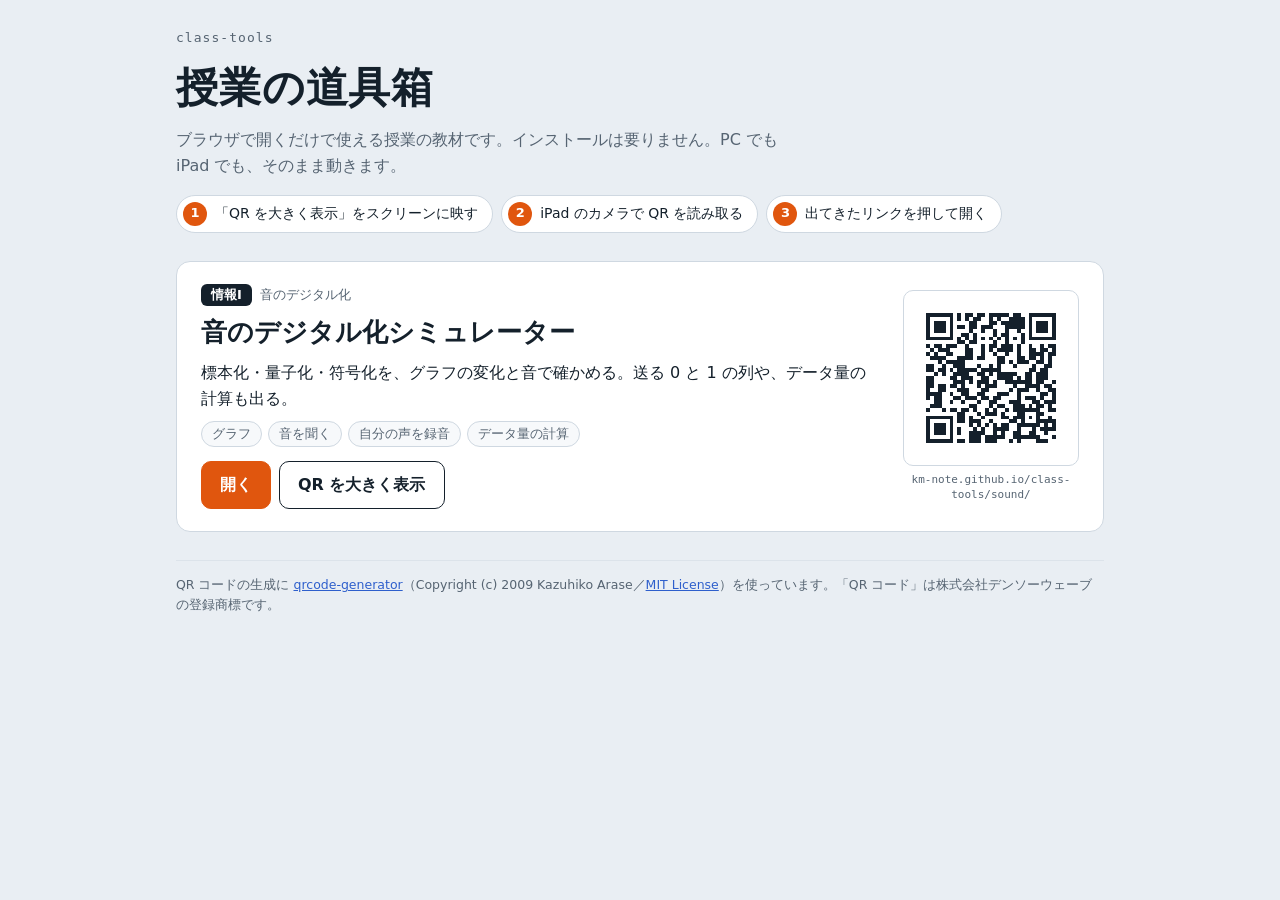
==== index.html @ c8e6b77c "トップページ「授業の道具箱」を追加（QRコードつき） QRコードの生成に qrcode-generator 2.0.4（MIT License）を同梱。  Co-Authored-By: Claude" ====
<!doctype html>
<html lang="ja">
<head>
<meta charset="utf-8">
<meta name="viewport" content="width=device-width, initial-scale=1, viewport-fit=cover">
<title>授業の道具箱</title>
<meta name="description" content="ブラウザで開くだけで使える授業の教材。インストール不要で、PCでもiPadでも使えます。">
<style>
:root{
  color-scheme: light;
  --ground:#E9EEF3;
  --panel:#FFFFFF;
  --plot:#F7F9FB;
  --ink:#14202B;
  --muted:#566472;
  --rule:#CFD8E1;
  --grid:#DCE3EA;
  --analog:#2E5FCC;
  --digital:#E0560E;
  --focus:#1B4FB8;
  --font:"BIZ UDPGothic","Hiragino Sans","Hiragino Kaku Gothic ProN","Yu Gothic UI","Meiryo",system-ui,sans-serif;
  --mono:"BIZ UDGothic","Consolas","Menlo",ui-monospace,monospace;
}
*{box-sizing:border-box}
[hidden]{display:none!important}
html{background:var(--ground)}
body{margin:0;background:var(--ground);color:var(--ink);font-family:var(--font);font-size:16px;line-height:1.6;-webkit-text-size-adjust:100%}
.wrap{max-width:960px;margin-inline:auto;padding-inline:16px;padding-block:calc(28px + env(safe-area-inset-top,0px)) calc(40px + env(safe-area-inset-bottom,0px));display:grid;gap:28px}
h1,h2{margin:0;line-height:1.3;text-wrap:balance}
p{margin:0}
a{color:var(--analog)}
button{font:inherit;color:inherit}
:focus-visible{outline:3px solid var(--focus);outline-offset:2px}

/* 見出し */
.masthead{display:grid;gap:12px}
.eyebrow{font-family:var(--mono);font-size:13px;letter-spacing:.08em;color:var(--muted)}
h1{font-size:clamp(28px,4.2vw,42px);letter-spacing:.02em}
.lead{max-width:40em;color:var(--muted)}
.howto{list-style:none;margin:4px 0 0;padding:0;display:flex;flex-wrap:wrap;gap:8px}
.howto li{display:flex;align-items:center;gap:8px;padding:6px 14px 6px 6px;background:var(--panel);border:1px solid var(--rule);border-radius:999px;font-size:14px}
.howto .n{display:grid;place-items:center;flex:none;width:24px;height:24px;border-radius:50%;background:var(--digital);color:#fff;font-weight:700;font-size:13px;font-variant-numeric:tabular-nums}

/* 教材カード */
.list{display:grid;gap:16px}
.tool{display:grid;grid-template-columns:minmax(0,1fr) auto;gap:20px 28px;align-items:center;background:var(--panel);border:1px solid var(--rule);border-radius:14px;padding:22px 24px}
.tool-body{display:grid;gap:10px;justify-items:start}
.tag{display:flex;flex-wrap:wrap;align-items:center;gap:8px;font-size:13px;color:var(--muted)}
.subject{padding:1px 10px;border-radius:6px;background:var(--ink);color:#fff;font-weight:700}
.tool h2{font-size:clamp(20px,2.6vw,26px)}
.desc{color:var(--ink)}
.feats{list-style:none;margin:0;padding:0;display:flex;flex-wrap:wrap;gap:6px}
.feats li{padding:2px 10px;border:1px solid var(--rule);background:var(--plot);border-radius:999px;font-size:12.5px;color:var(--muted)}
.actions{display:flex;flex-wrap:wrap;gap:8px;margin-top:4px}
.btn{display:inline-flex;align-items:center;gap:6px;border:1.5px solid var(--ink);background:var(--panel);border-radius:10px;padding:10px 18px;font-weight:700;text-decoration:none;color:var(--ink);cursor:pointer}
.btn.primary{background:var(--digital);border-color:var(--digital);color:#fff}
.btn:hover{filter:brightness(.96)}

.qr{margin:0;display:grid;justify-items:center;gap:6px;width:176px}
.qr-img{width:100%;background:#fff;border:1px solid var(--rule);border-radius:10px;padding:6px;line-height:0}
.qr-img svg{display:block;width:100%;height:auto}
.qr-fail{line-height:1.5;font-size:13px;color:var(--muted);padding:18px 8px;text-align:center}
.qr figcaption,.url{font-family:var(--mono);font-size:11px;color:var(--muted);text-align:center;overflow-wrap:anywhere;line-height:1.4}

/* QRを大きく表示 */
.overlay{position:fixed;inset:0;z-index:10;background:var(--ground);overflow:auto;display:grid;place-items:center;padding:calc(64px + env(safe-area-inset-top,0px)) 16px calc(24px + env(safe-area-inset-bottom,0px))}
.big{display:grid;justify-items:center;gap:14px;text-align:center;max-width:100%}
.big .tag{justify-content:center;font-size:15px}
.big h2{font-size:clamp(22px,3.4vw,38px)}
.big .qr-img{width:min(68vmin,600px);padding:12px;border-radius:14px}
.big .url{font-size:clamp(14px,2.2vw,22px);color:var(--ink)}
.close{position:fixed;top:calc(14px + env(safe-area-inset-top,0px));right:16px}

footer{font-size:12.5px;color:var(--muted);border-top:1px solid var(--grid);padding-top:14px}

@media (max-width:600px){
  .tool{grid-template-columns:minmax(0,1fr);padding:18px}
  .tool .qr{justify-self:center;width:150px}
}
</style>
</head>
<body>
<div class="wrap">
  <header class="masthead">
    <p class="eyebrow">class-tools</p>
    <h1>授業の道具箱</h1>
    <p class="lead">ブラウザで開くだけで使える授業の教材です。インストールは要りません。PC でも iPad でも、そのまま動きます。</p>
    <ol class="howto" aria-label="iPadで開く手順">
      <li><span class="n">1</span>「QR を大きく表示」をスクリーンに映す</li>
      <li><span class="n">2</span>iPad のカメラで QR を読み取る</li>
      <li><span class="n">3</span>出てきたリンクを押して開く</li>
    </ol>
  </header>

  <main class="list" id="list" aria-label="教材の一覧">
    <noscript>
      <p><a href="sound/">音のデジタル化シミュレーター</a></p>
    </noscript>
  </main>

  <footer>
    QR コードの生成に <a href="https://github.com/kazuhikoarase/qrcode-generator">qrcode-generator</a>（Copyright (c) 2009 Kazuhiko Arase／<a href="lib/qrcode-generator/LICENSE">MIT License</a>）を使っています。「QR コード」は株式会社デンソーウェーブの登録商標です。
  </footer>
</div>

<div class="overlay" id="overlay" role="dialog" aria-modal="true" aria-labelledby="bigTitle" hidden>
  <button type="button" class="btn close" id="closeBig">閉じる</button>
  <div class="big">
    <p class="tag" id="bigTag"></p>
    <h2 id="bigTitle"></h2>
    <div class="qr-img" id="bigQr"></div>
    <p class="url" id="bigUrl"></p>
  </div>
</div>

<script src="lib/qrcode-generator/qrcode.js"></script>
<script>
(() => {
  // 教材を足すときは、ここに1件足すだけ（QRは自動で作られる）
  const BASE = 'https://km-note.github.io/class-tools/';
  const TOOLS = [
    {
      path: 'sound/',
      subject: '情報Ⅰ',
      unit: '音のデジタル化',
      title: '音のデジタル化シミュレーター',
      desc: '標本化・量子化・符号化を、グラフの変化と音で確かめる。送る 0 と 1 の列や、データ量の計算も出る。',
      feats: ['グラフ', '音を聞く', '自分の声を録音', 'データ量の計算']
    }
  ];

  const el = (tag, cls, text) => {
    const e = document.createElement(tag);
    if (cls) e.className = cls;
    if (text != null) e.textContent = text;
    return e;
  };

  function qrSvg(text, label) {
    if (typeof qrcode !== 'function') return null;
    const qr = qrcode(0, 'M');
    qr.addData(text);
    qr.make();
    const n = qr.getModuleCount(), q = 4, size = n + q * 2;
    let d = '';
    for (let r = 0; r < n; r++) {
      let c = 0;
      while (c < n) {
        if (!qr.isDark(r, c)) { c++; continue; }
        const start = c;
        while (c < n && qr.isDark(r, c)) c++;
        d += `M${start + q} ${r + q}h${c - start}v1h-${c - start}z`;
      }
    }
    const svg = document.createElementNS('http://www.w3.org/2000/svg', 'svg');
    svg.setAttribute('viewBox', `0 0 ${size} ${size}`);
    svg.setAttribute('shape-rendering', 'crispEdges');
    svg.setAttribute('role', 'img');
    svg.setAttribute('aria-label', label);
    const bg = document.createElementNS(svg.namespaceURI, 'rect');
    bg.setAttribute('width', size); bg.setAttribute('height', size); bg.setAttribute('fill', '#ffffff');
    const path = document.createElementNS(svg.namespaceURI, 'path');
    path.setAttribute('d', d); path.setAttribute('fill', '#14202B');
    svg.append(bg, path);
    return svg;
  }

  function fillQr(box, url, label) {
    box.replaceChildren();
    let svg = null;
    try { svg = qrSvg(url, label); } catch (e) { svg = null; }
    if (svg) box.append(svg);
    else box.append(el('p', 'qr-fail', 'QR コードを表示できませんでした。下の URL を使ってください。'));
  }

  // URLを「/」の直後だけで折り返す
  function urlText(node, url) {
    node.replaceChildren();
    const parts = url.replace(/^https:\/\//, '').split('/');
    parts.forEach((p, i) => {
      if (i < parts.length - 1) node.append(p + '/', document.createElement('wbr'));
      else if (p) node.append(p);
    });
    return node;
  }

  function tagRow(t) {
    const p = el('p', 'tag');
    p.append(el('span', 'subject', t.subject), el('span', null, t.unit));
    return p;
  }

  const list = document.getElementById('list');
  const overlay = document.getElementById('overlay');
  let lastFocus = null;

  function openBig(t) {
    const url = BASE + t.path;
    document.getElementById('bigTag').replaceWith(Object.assign(tagRow(t), { id: 'bigTag' }));
    document.getElementById('bigTitle').textContent = t.title;
    urlText(document.getElementById('bigUrl'), url);
    fillQr(document.getElementById('bigQr'), url, `${t.title}を開くQRコード`);
    lastFocus = document.activeElement;
    overlay.hidden = false;
    document.body.style.overflow = 'hidden';
    document.getElementById('closeBig').focus();
  }
  function closeBig() {
    overlay.hidden = true;
    document.body.style.overflow = '';
    if (lastFocus) lastFocus.focus();
  }
  document.getElementById('closeBig').addEventListener('click', closeBig);
  overlay.addEventListener('click', e => { if (e.target === overlay) closeBig(); });
  document.addEventListener('keydown', e => { if (e.key === 'Escape' && !overlay.hidden) closeBig(); });

  const frag = document.createDocumentFragment();
  TOOLS.forEach(t => {
    const url = BASE + t.path;
    const card = el('article', 'tool');
    const body = el('div', 'tool-body');
    const feats = el('ul', 'feats');
    t.feats.forEach(f => feats.append(el('li', null, f)));
    const actions = el('div', 'actions');
    const open = el('a', 'btn primary', '開く');
    open.href = t.path;
    const bigBtn = el('button', 'btn', 'QR を大きく表示');
    bigBtn.type = 'button';
    bigBtn.addEventListener('click', () => openBig(t));
    actions.append(open, bigBtn);
    body.append(tagRow(t), el('h2', null, t.title), el('p', 'desc', t.desc), feats, actions);

    const fig = el('figure', 'qr');
    const box = el('div', 'qr-img');
    fillQr(box, url, `${t.title}を開くQRコード`);
    fig.append(box, urlText(el('figcaption'), url));

    card.append(body, fig);
    frag.append(card);
  });
  list.append(frag);
})();
</script>
</body>
</html>
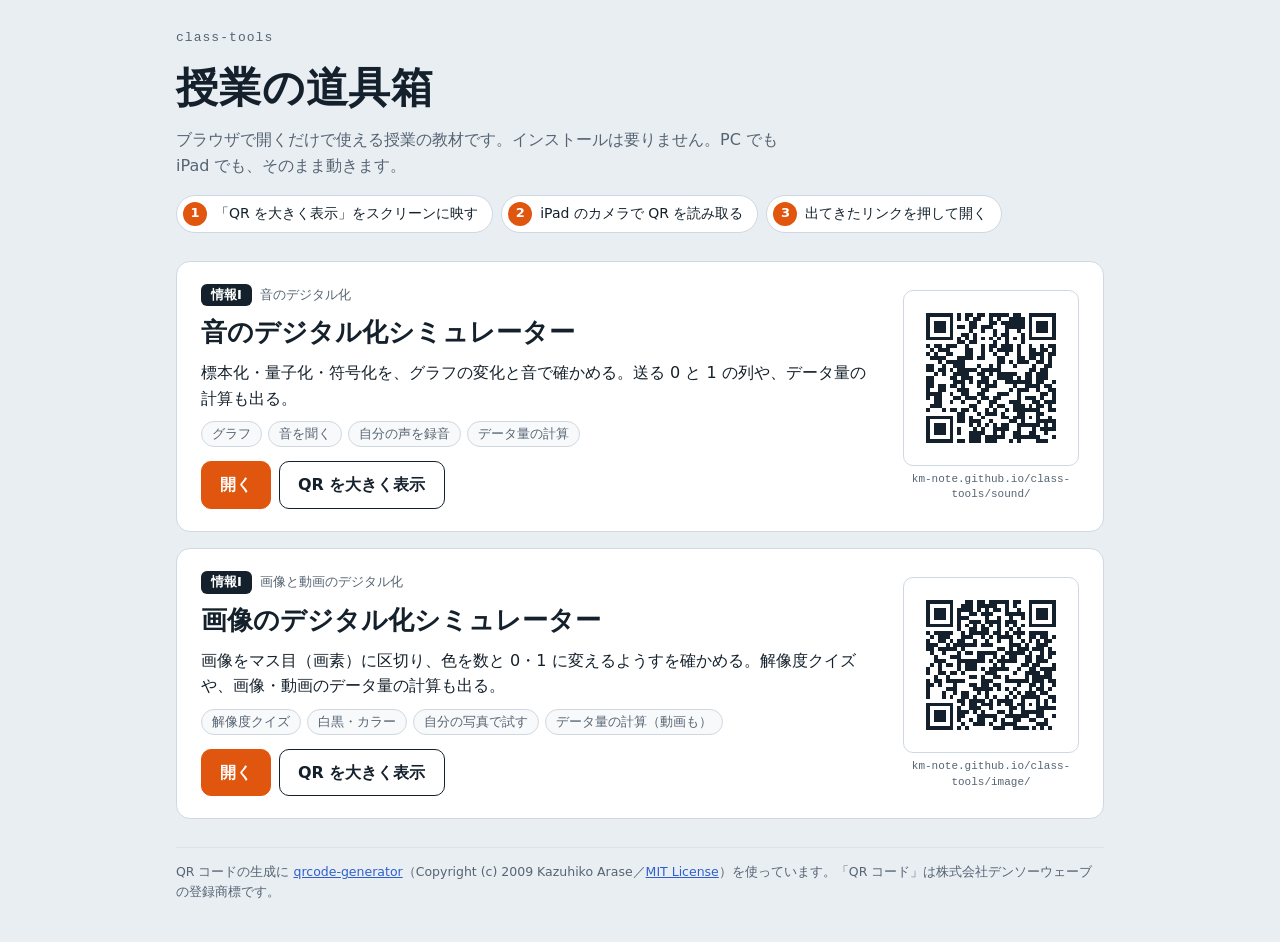
==== commit ee4b7d86: "画像のデジタル化シミュレーターを追加 トップページ「授業の道具箱」とREADMEにも1件追加。  Co-Authored-By: Claude Opus 5 (1M context) <noreply" ====
--- a/index.html
+++ b/index.html
@@ -95,6 +95,7 @@
   <main class="list" id="list" aria-label="教材の一覧">
     <noscript>
       <p><a href="sound/">音のデジタル化シミュレーター</a></p>
+      <p><a href="image/">画像のデジタル化シミュレーター</a></p>
     </noscript>
   </main>
 
@@ -126,6 +127,14 @@
       title: '音のデジタル化シミュレーター',
       desc: '標本化・量子化・符号化を、グラフの変化と音で確かめる。送る 0 と 1 の列や、データ量の計算も出る。',
       feats: ['グラフ', '音を聞く', '自分の声を録音', 'データ量の計算']
+    },
+    {
+      path: 'image/',
+      subject: '情報Ⅰ',
+      unit: '画像と動画のデジタル化',
+      title: '画像のデジタル化シミュレーター',
+      desc: '画像をマス目（画素）に区切り、色を数と 0・1 に変えるようすを確かめる。解像度クイズや、画像・動画のデータ量の計算も出る。',
+      feats: ['解像度クイズ', '白黒・カラー', '自分の写真で試す', 'データ量の計算（動画も）']
     }
   ];
 
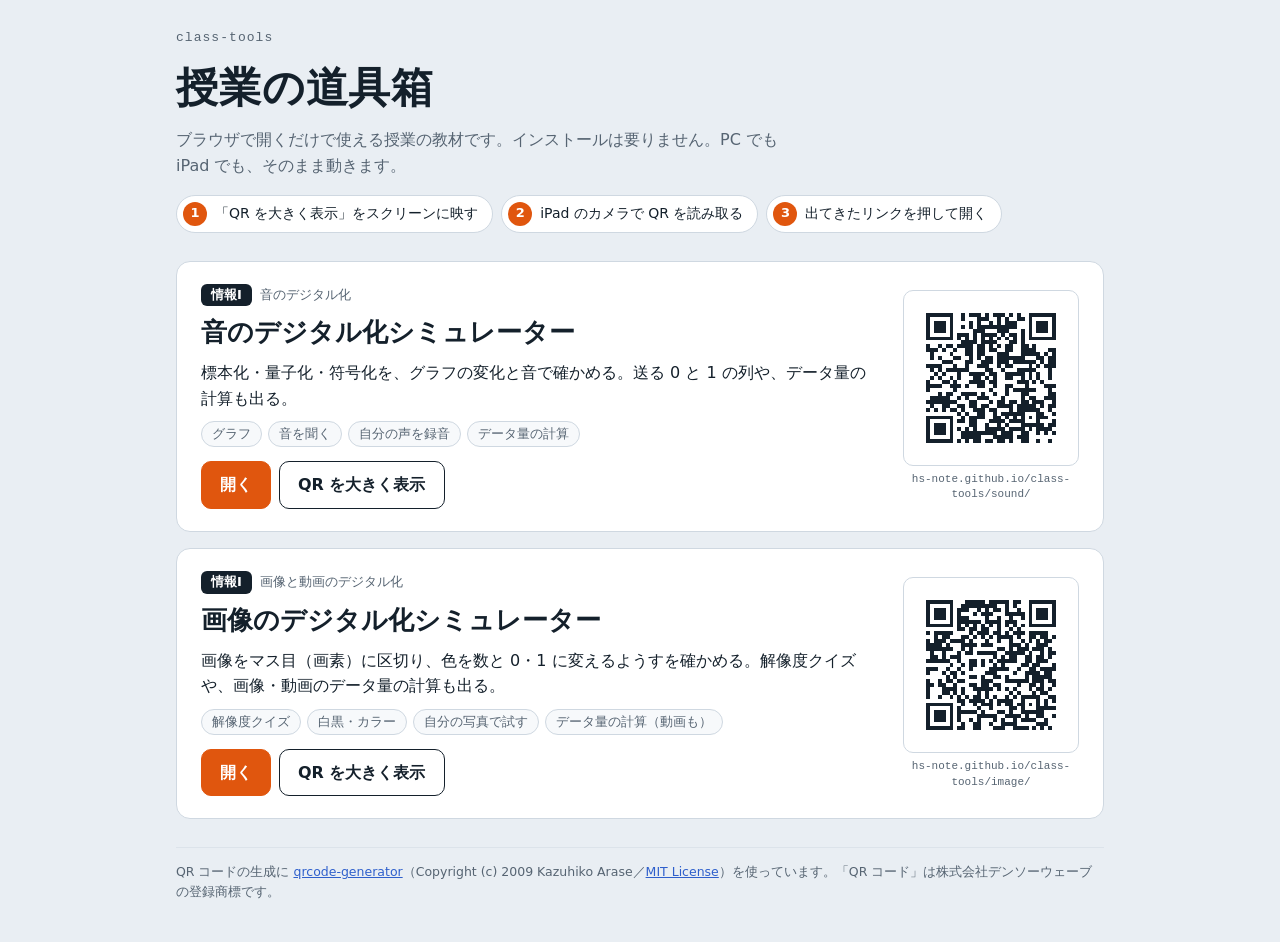
==== commit ff1ad298: "URLを組織 hs-note へ移したのに合わせて差し替え（トップのQR・README）" ====
--- a/index.html
+++ b/index.html
@@ -118,7 +118,7 @@
 <script>
 (() => {
   // 教材を足すときは、ここに1件足すだけ（QRは自動で作られる）
-  const BASE = 'https://km-note.github.io/class-tools/';
+  const BASE = 'https://hs-note.github.io/class-tools/';
   const TOOLS = [
     {
       path: 'sound/',
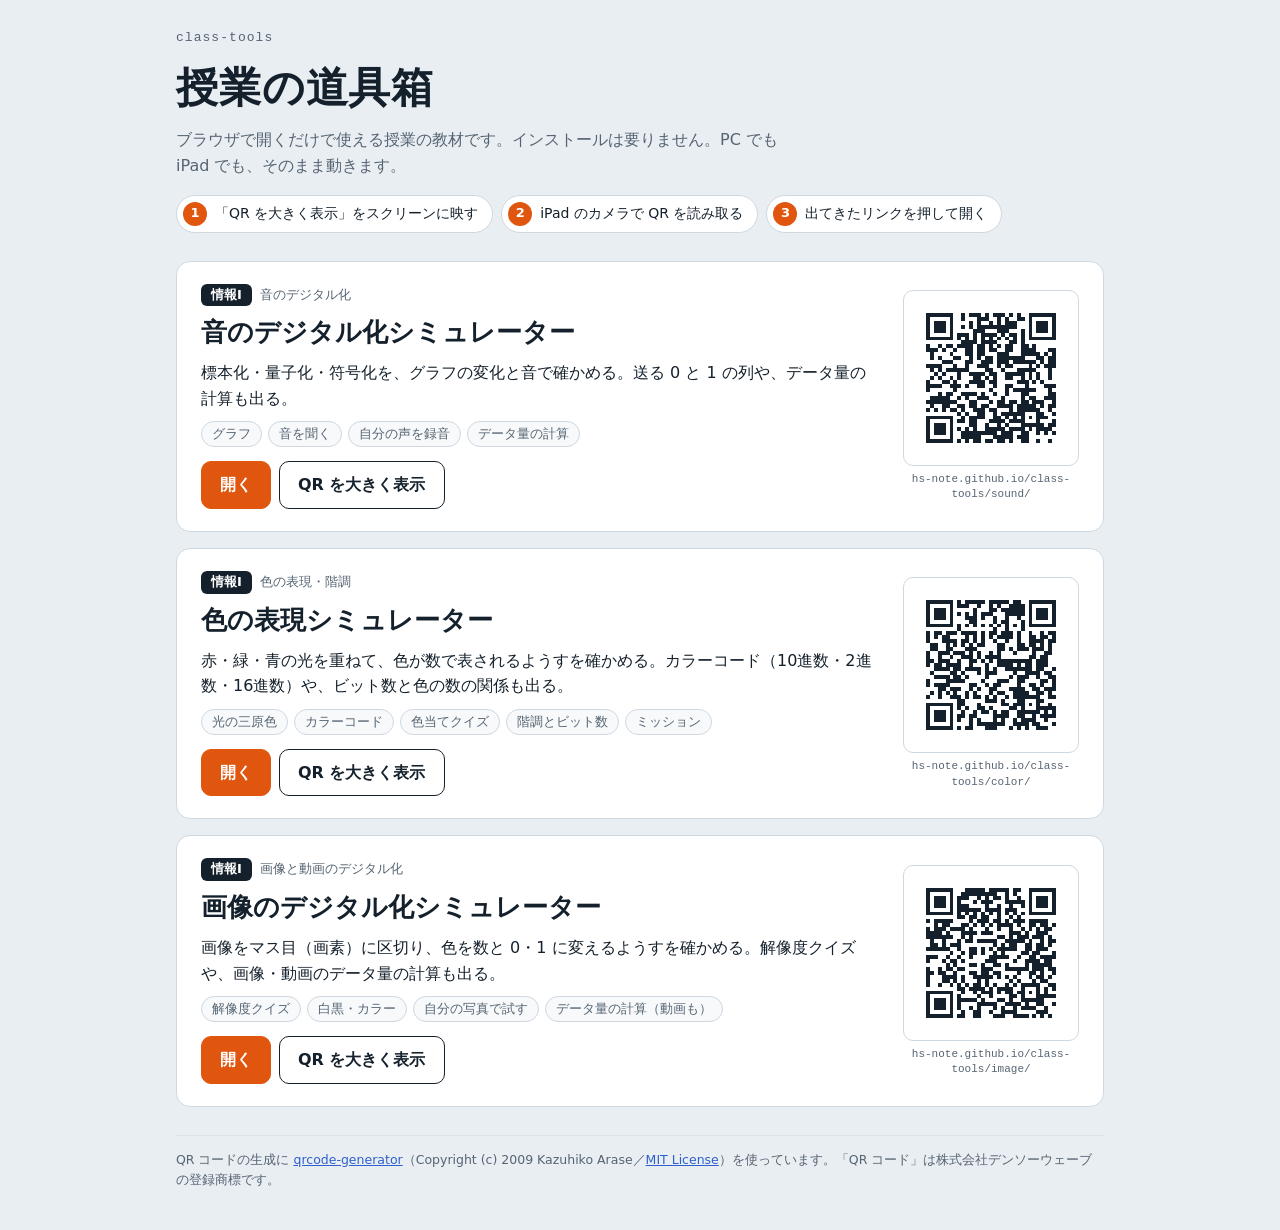
==== commit 3203d091: "色の表現シミュレーターを追加（トップは 音→色→画像 の順） Co-Authored-By: Claude Opus 5 (1M context) <noreply@anthropic.com>" ====
--- a/index.html
+++ b/index.html
@@ -95,6 +95,7 @@
   <main class="list" id="list" aria-label="教材の一覧">
     <noscript>
       <p><a href="sound/">音のデジタル化シミュレーター</a></p>
+      <p><a href="color/">色の表現シミュレーター</a></p>
       <p><a href="image/">画像のデジタル化シミュレーター</a></p>
     </noscript>
   </main>
@@ -127,6 +128,14 @@
       title: '音のデジタル化シミュレーター',
       desc: '標本化・量子化・符号化を、グラフの変化と音で確かめる。送る 0 と 1 の列や、データ量の計算も出る。',
       feats: ['グラフ', '音を聞く', '自分の声を録音', 'データ量の計算']
+    },
+    {
+      path: 'color/',
+      subject: '情報Ⅰ',
+      unit: '色の表現・階調',
+      title: '色の表現シミュレーター',
+      desc: '赤・緑・青の光を重ねて、色が数で表されるようすを確かめる。カラーコード（10進数・2進数・16進数）や、ビット数と色の数の関係も出る。',
+      feats: ['光の三原色', 'カラーコード', '色当てクイズ', '階調とビット数', 'ミッション']
     },
     {
       path: 'image/',
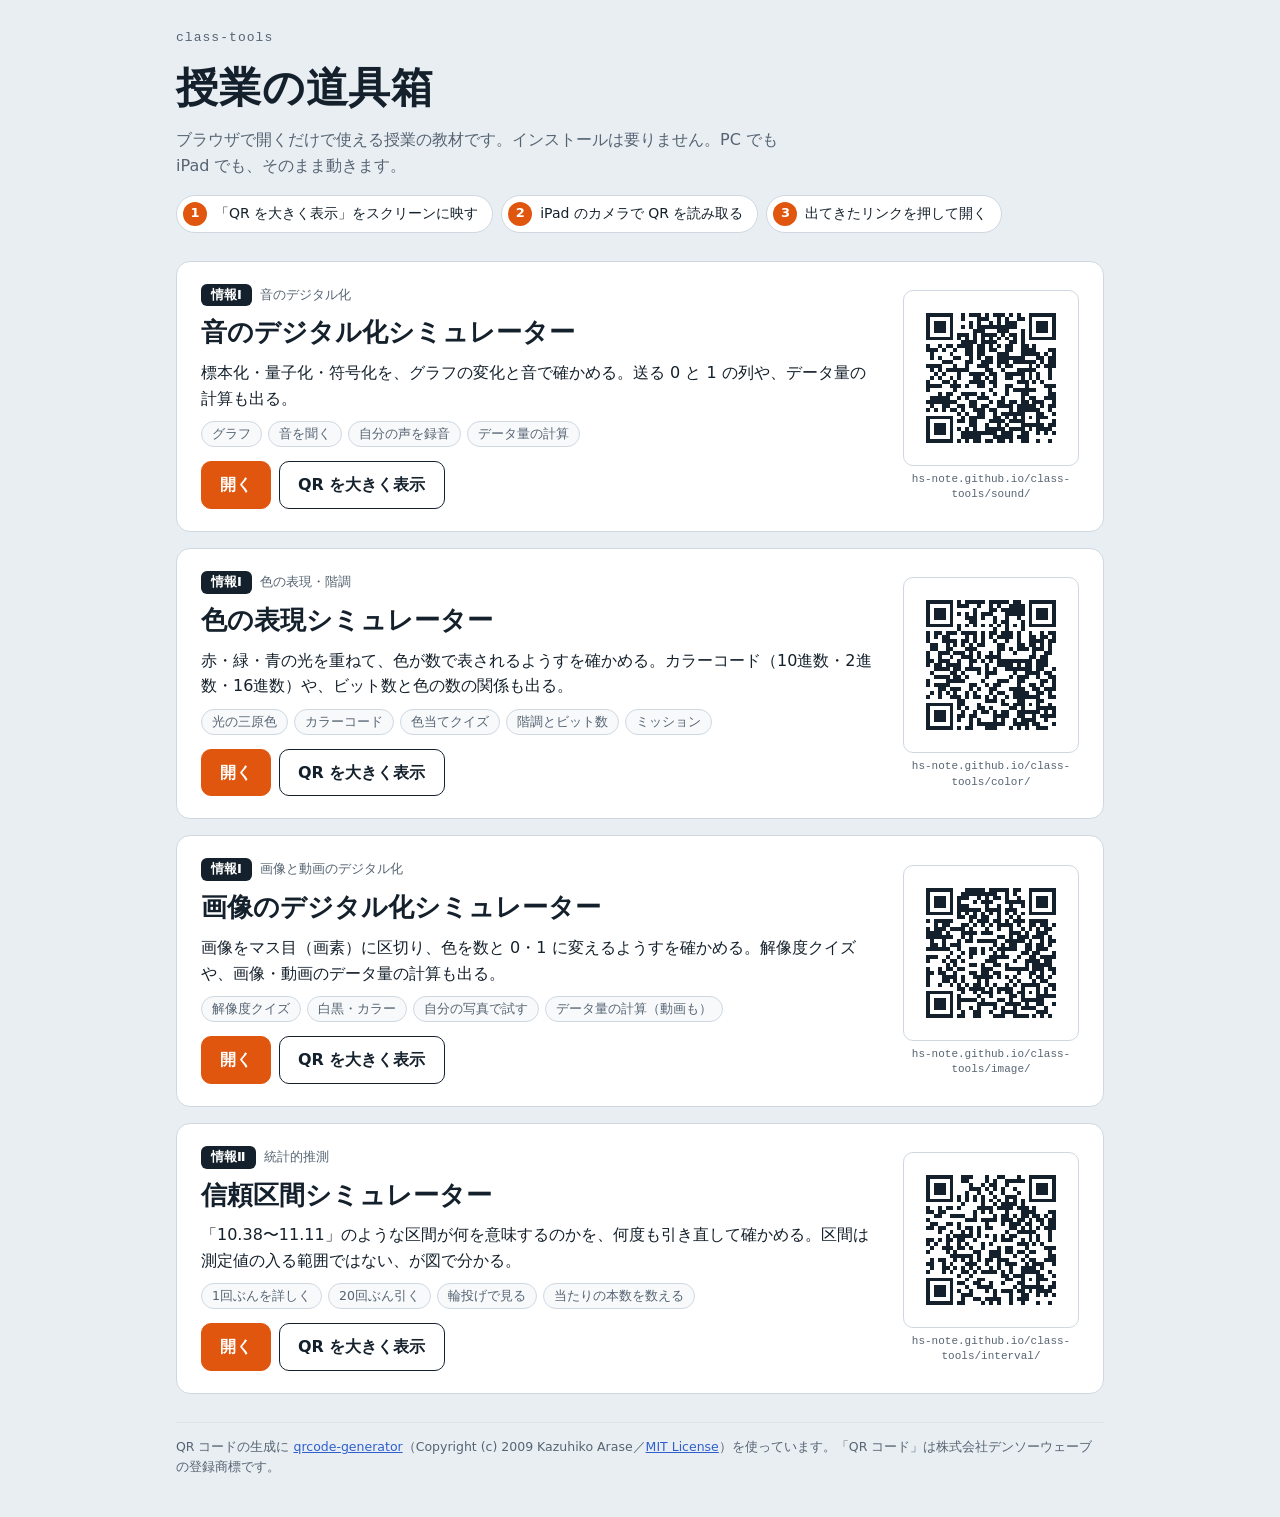
==== commit 02dd875b: "信頼区間シミュレーターを追加（情報Ⅱ 統計的推測・1回ぶん／20回ぶん／輪投げの3モード）" ====
--- a/index.html
+++ b/index.html
@@ -144,6 +144,14 @@
       title: '画像のデジタル化シミュレーター',
       desc: '画像をマス目（画素）に区切り、色を数と 0・1 に変えるようすを確かめる。解像度クイズや、画像・動画のデータ量の計算も出る。',
       feats: ['解像度クイズ', '白黒・カラー', '自分の写真で試す', 'データ量の計算（動画も）']
+    },
+    {
+      path: 'interval/',
+      subject: '情報Ⅱ',
+      unit: '統計的推測',
+      title: '信頼区間シミュレーター',
+      desc: '「10.38〜11.11」のような区間が何を意味するのかを、何度も引き直して確かめる。区間は測定値の入る範囲ではない、が図で分かる。',
+      feats: ['1回ぶんを詳しく', '20回ぶん引く', '輪投げで見る', '当たりの本数を数える']
     }
   ];
 
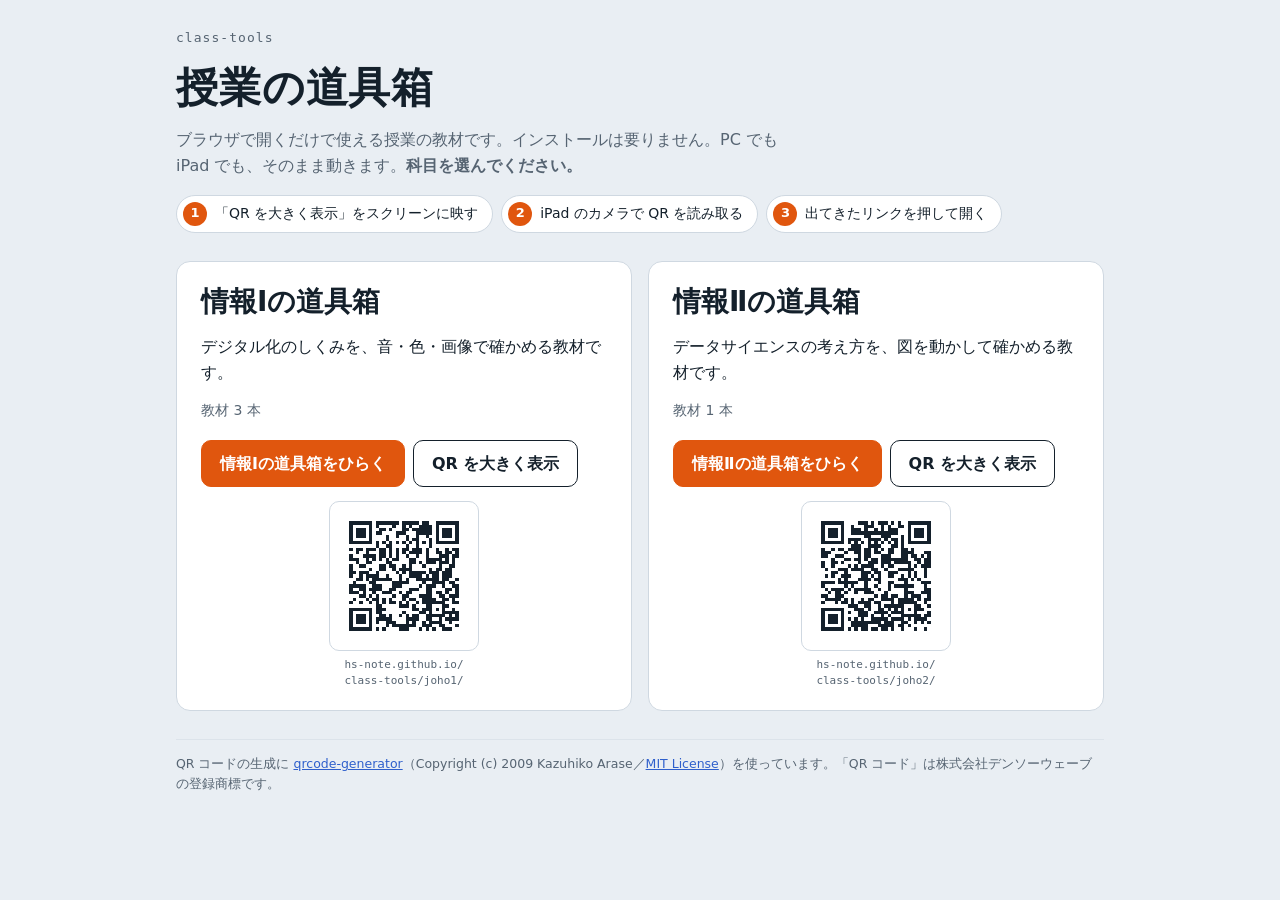
==== commit 141ceec7: "科目ごとにページを分けた（トップ＝科目を選ぶ／joho1・joho2 に道具箱）。カードの一覧を lib/toolbox.js に一本化し、CSSも lib/toolbox.css へ共通化" ====
--- a/index.html
+++ b/index.html
@@ -5,86 +5,14 @@
 <meta name="viewport" content="width=device-width, initial-scale=1, viewport-fit=cover">
 <title>授業の道具箱</title>
 <meta name="description" content="ブラウザで開くだけで使える授業の教材。インストール不要で、PCでもiPadでも使えます。">
-<style>
-:root{
-  color-scheme: light;
-  --ground:#E9EEF3;
-  --panel:#FFFFFF;
-  --plot:#F7F9FB;
-  --ink:#14202B;
-  --muted:#566472;
-  --rule:#CFD8E1;
-  --grid:#DCE3EA;
-  --analog:#2E5FCC;
-  --digital:#E0560E;
-  --focus:#1B4FB8;
-  --font:"BIZ UDPGothic","Hiragino Sans","Hiragino Kaku Gothic ProN","Yu Gothic UI","Meiryo",system-ui,sans-serif;
-  --mono:"BIZ UDGothic","Consolas","Menlo",ui-monospace,monospace;
-}
-*{box-sizing:border-box}
-[hidden]{display:none!important}
-html{background:var(--ground)}
-body{margin:0;background:var(--ground);color:var(--ink);font-family:var(--font);font-size:16px;line-height:1.6;-webkit-text-size-adjust:100%}
-.wrap{max-width:960px;margin-inline:auto;padding-inline:16px;padding-block:calc(28px + env(safe-area-inset-top,0px)) calc(40px + env(safe-area-inset-bottom,0px));display:grid;gap:28px}
-h1,h2{margin:0;line-height:1.3;text-wrap:balance}
-p{margin:0}
-a{color:var(--analog)}
-button{font:inherit;color:inherit}
-:focus-visible{outline:3px solid var(--focus);outline-offset:2px}
-
-/* 見出し */
-.masthead{display:grid;gap:12px}
-.eyebrow{font-family:var(--mono);font-size:13px;letter-spacing:.08em;color:var(--muted)}
-h1{font-size:clamp(28px,4.2vw,42px);letter-spacing:.02em}
-.lead{max-width:40em;color:var(--muted)}
-.howto{list-style:none;margin:4px 0 0;padding:0;display:flex;flex-wrap:wrap;gap:8px}
-.howto li{display:flex;align-items:center;gap:8px;padding:6px 14px 6px 6px;background:var(--panel);border:1px solid var(--rule);border-radius:999px;font-size:14px}
-.howto .n{display:grid;place-items:center;flex:none;width:24px;height:24px;border-radius:50%;background:var(--digital);color:#fff;font-weight:700;font-size:13px;font-variant-numeric:tabular-nums}
-
-/* 教材カード */
-.list{display:grid;gap:16px}
-.tool{display:grid;grid-template-columns:minmax(0,1fr) auto;gap:20px 28px;align-items:center;background:var(--panel);border:1px solid var(--rule);border-radius:14px;padding:22px 24px}
-.tool-body{display:grid;gap:10px;justify-items:start}
-.tag{display:flex;flex-wrap:wrap;align-items:center;gap:8px;font-size:13px;color:var(--muted)}
-.subject{padding:1px 10px;border-radius:6px;background:var(--ink);color:#fff;font-weight:700}
-.tool h2{font-size:clamp(20px,2.6vw,26px)}
-.desc{color:var(--ink)}
-.feats{list-style:none;margin:0;padding:0;display:flex;flex-wrap:wrap;gap:6px}
-.feats li{padding:2px 10px;border:1px solid var(--rule);background:var(--plot);border-radius:999px;font-size:12.5px;color:var(--muted)}
-.actions{display:flex;flex-wrap:wrap;gap:8px;margin-top:4px}
-.btn{display:inline-flex;align-items:center;gap:6px;border:1.5px solid var(--ink);background:var(--panel);border-radius:10px;padding:10px 18px;font-weight:700;text-decoration:none;color:var(--ink);cursor:pointer}
-.btn.primary{background:var(--digital);border-color:var(--digital);color:#fff}
-.btn:hover{filter:brightness(.96)}
-
-.qr{margin:0;display:grid;justify-items:center;gap:6px;width:176px}
-.qr-img{width:100%;background:#fff;border:1px solid var(--rule);border-radius:10px;padding:6px;line-height:0}
-.qr-img svg{display:block;width:100%;height:auto}
-.qr-fail{line-height:1.5;font-size:13px;color:var(--muted);padding:18px 8px;text-align:center}
-.qr figcaption,.url{font-family:var(--mono);font-size:11px;color:var(--muted);text-align:center;overflow-wrap:anywhere;line-height:1.4}
-
-/* QRを大きく表示 */
-.overlay{position:fixed;inset:0;z-index:10;background:var(--ground);overflow:auto;display:grid;place-items:center;padding:calc(64px + env(safe-area-inset-top,0px)) 16px calc(24px + env(safe-area-inset-bottom,0px))}
-.big{display:grid;justify-items:center;gap:14px;text-align:center;max-width:100%}
-.big .tag{justify-content:center;font-size:15px}
-.big h2{font-size:clamp(22px,3.4vw,38px)}
-.big .qr-img{width:min(68vmin,600px);padding:12px;border-radius:14px}
-.big .url{font-size:clamp(14px,2.2vw,22px);color:var(--ink)}
-.close{position:fixed;top:calc(14px + env(safe-area-inset-top,0px));right:16px}
-
-footer{font-size:12.5px;color:var(--muted);border-top:1px solid var(--grid);padding-top:14px}
-
-@media (max-width:600px){
-  .tool{grid-template-columns:minmax(0,1fr);padding:18px}
-  .tool .qr{justify-self:center;width:150px}
-}
-</style>
+<link rel="stylesheet" href="lib/toolbox.css">
 </head>
-<body>
+<body data-page="home">
 <div class="wrap">
   <header class="masthead">
     <p class="eyebrow">class-tools</p>
     <h1>授業の道具箱</h1>
-    <p class="lead">ブラウザで開くだけで使える授業の教材です。インストールは要りません。PC でも iPad でも、そのまま動きます。</p>
+    <p class="lead">ブラウザで開くだけで使える授業の教材です。インストールは要りません。PC でも iPad でも、そのまま動きます。<strong>科目を選んでください。</strong></p>
     <ol class="howto" aria-label="iPadで開く手順">
       <li><span class="n">1</span>「QR を大きく表示」をスクリーンに映す</li>
       <li><span class="n">2</span>iPad のカメラで QR を読み取る</li>
@@ -92,11 +20,10 @@
     </ol>
   </header>
 
-  <main class="list" id="list" aria-label="教材の一覧">
+  <main class="subjects" id="list" aria-label="科目の一覧">
     <noscript>
-      <p><a href="sound/">音のデジタル化シミュレーター</a></p>
-      <p><a href="color/">色の表現シミュレーター</a></p>
-      <p><a href="image/">画像のデジタル化シミュレーター</a></p>
+      <p><a href="joho1/">情報Ⅰの道具箱</a></p>
+      <p><a href="joho2/">情報Ⅱの道具箱</a></p>
     </noscript>
   </main>
 
@@ -116,156 +43,6 @@
 </div>
 
 <script src="lib/qrcode-generator/qrcode.js"></script>
-<script>
-(() => {
-  // 教材を足すときは、ここに1件足すだけ（QRは自動で作られる）
-  const BASE = 'https://hs-note.github.io/class-tools/';
-  const TOOLS = [
-    {
-      path: 'sound/',
-      subject: '情報Ⅰ',
-      unit: '音のデジタル化',
-      title: '音のデジタル化シミュレーター',
-      desc: '標本化・量子化・符号化を、グラフの変化と音で確かめる。送る 0 と 1 の列や、データ量の計算も出る。',
-      feats: ['グラフ', '音を聞く', '自分の声を録音', 'データ量の計算']
-    },
-    {
-      path: 'color/',
-      subject: '情報Ⅰ',
-      unit: '色の表現・階調',
-      title: '色の表現シミュレーター',
-      desc: '赤・緑・青の光を重ねて、色が数で表されるようすを確かめる。カラーコード（10進数・2進数・16進数）や、ビット数と色の数の関係も出る。',
-      feats: ['光の三原色', 'カラーコード', '色当てクイズ', '階調とビット数', 'ミッション']
-    },
-    {
-      path: 'image/',
-      subject: '情報Ⅰ',
-      unit: '画像と動画のデジタル化',
-      title: '画像のデジタル化シミュレーター',
-      desc: '画像をマス目（画素）に区切り、色を数と 0・1 に変えるようすを確かめる。解像度クイズや、画像・動画のデータ量の計算も出る。',
-      feats: ['解像度クイズ', '白黒・カラー', '自分の写真で試す', 'データ量の計算（動画も）']
-    },
-    {
-      path: 'interval/',
-      subject: '情報Ⅱ',
-      unit: '統計的推測',
-      title: '信頼区間シミュレーター',
-      desc: '「10.38〜11.11」のような区間が何を意味するのかを、何度も引き直して確かめる。区間は測定値の入る範囲ではない、が図で分かる。',
-      feats: ['1回ぶんを詳しく', '20回ぶん引く', '輪投げで見る', '当たりの本数を数える']
-    }
-  ];
-
-  const el = (tag, cls, text) => {
-    const e = document.createElement(tag);
-    if (cls) e.className = cls;
-    if (text != null) e.textContent = text;
-    return e;
-  };
-
-  function qrSvg(text, label) {
-    if (typeof qrcode !== 'function') return null;
-    const qr = qrcode(0, 'M');
-    qr.addData(text);
-    qr.make();
-    const n = qr.getModuleCount(), q = 4, size = n + q * 2;
-    let d = '';
-    for (let r = 0; r < n; r++) {
-      let c = 0;
-      while (c < n) {
-        if (!qr.isDark(r, c)) { c++; continue; }
-        const start = c;
-        while (c < n && qr.isDark(r, c)) c++;
-        d += `M${start + q} ${r + q}h${c - start}v1h-${c - start}z`;
-      }
-    }
-    const svg = document.createElementNS('http://www.w3.org/2000/svg', 'svg');
-    svg.setAttribute('viewBox', `0 0 ${size} ${size}`);
-    svg.setAttribute('shape-rendering', 'crispEdges');
-    svg.setAttribute('role', 'img');
-    svg.setAttribute('aria-label', label);
-    const bg = document.createElementNS(svg.namespaceURI, 'rect');
-    bg.setAttribute('width', size); bg.setAttribute('height', size); bg.setAttribute('fill', '#ffffff');
-    const path = document.createElementNS(svg.namespaceURI, 'path');
-    path.setAttribute('d', d); path.setAttribute('fill', '#14202B');
-    svg.append(bg, path);
-    return svg;
-  }
-
-  function fillQr(box, url, label) {
-    box.replaceChildren();
-    let svg = null;
-    try { svg = qrSvg(url, label); } catch (e) { svg = null; }
-    if (svg) box.append(svg);
-    else box.append(el('p', 'qr-fail', 'QR コードを表示できませんでした。下の URL を使ってください。'));
-  }
-
-  // URLを「/」の直後だけで折り返す
-  function urlText(node, url) {
-    node.replaceChildren();
-    const parts = url.replace(/^https:\/\//, '').split('/');
-    parts.forEach((p, i) => {
-      if (i < parts.length - 1) node.append(p + '/', document.createElement('wbr'));
-      else if (p) node.append(p);
-    });
-    return node;
-  }
-
-  function tagRow(t) {
-    const p = el('p', 'tag');
-    p.append(el('span', 'subject', t.subject), el('span', null, t.unit));
-    return p;
-  }
-
-  const list = document.getElementById('list');
-  const overlay = document.getElementById('overlay');
-  let lastFocus = null;
-
-  function openBig(t) {
-    const url = BASE + t.path;
-    document.getElementById('bigTag').replaceWith(Object.assign(tagRow(t), { id: 'bigTag' }));
-    document.getElementById('bigTitle').textContent = t.title;
-    urlText(document.getElementById('bigUrl'), url);
-    fillQr(document.getElementById('bigQr'), url, `${t.title}を開くQRコード`);
-    lastFocus = document.activeElement;
-    overlay.hidden = false;
-    document.body.style.overflow = 'hidden';
-    document.getElementById('closeBig').focus();
-  }
-  function closeBig() {
-    overlay.hidden = true;
-    document.body.style.overflow = '';
-    if (lastFocus) lastFocus.focus();
-  }
-  document.getElementById('closeBig').addEventListener('click', closeBig);
-  overlay.addEventListener('click', e => { if (e.target === overlay) closeBig(); });
-  document.addEventListener('keydown', e => { if (e.key === 'Escape' && !overlay.hidden) closeBig(); });
-
-  const frag = document.createDocumentFragment();
-  TOOLS.forEach(t => {
-    const url = BASE + t.path;
-    const card = el('article', 'tool');
-    const body = el('div', 'tool-body');
-    const feats = el('ul', 'feats');
-    t.feats.forEach(f => feats.append(el('li', null, f)));
-    const actions = el('div', 'actions');
-    const open = el('a', 'btn primary', '開く');
-    open.href = t.path;
-    const bigBtn = el('button', 'btn', 'QR を大きく表示');
-    bigBtn.type = 'button';
-    bigBtn.addEventListener('click', () => openBig(t));
-    actions.append(open, bigBtn);
-    body.append(tagRow(t), el('h2', null, t.title), el('p', 'desc', t.desc), feats, actions);
-
-    const fig = el('figure', 'qr');
-    const box = el('div', 'qr-img');
-    fillQr(box, url, `${t.title}を開くQRコード`);
-    fig.append(box, urlText(el('figcaption'), url));
-
-    card.append(body, fig);
-    frag.append(card);
-  });
-  list.append(frag);
-})();
-</script>
+<script src="lib/toolbox.js"></script>
 </body>
 </html>
--- a/lib/toolbox.css
+++ b/lib/toolbox.css
@@ -0,0 +1,79 @@
+:root{
+  color-scheme: light;
+  --ground:#E9EEF3;
+  --panel:#FFFFFF;
+  --plot:#F7F9FB;
+  --ink:#14202B;
+  --muted:#566472;
+  --rule:#CFD8E1;
+  --grid:#DCE3EA;
+  --analog:#2E5FCC;
+  --digital:#E0560E;
+  --focus:#1B4FB8;
+  --font:"BIZ UDPGothic","Hiragino Sans","Hiragino Kaku Gothic ProN","Yu Gothic UI","Meiryo",system-ui,sans-serif;
+  --mono:"BIZ UDGothic","Consolas","Menlo",ui-monospace,monospace;
+}
+*{box-sizing:border-box}
+[hidden]{display:none!important}
+html{background:var(--ground)}
+body{margin:0;background:var(--ground);color:var(--ink);font-family:var(--font);font-size:16px;line-height:1.6;-webkit-text-size-adjust:100%}
+.wrap{max-width:960px;margin-inline:auto;padding-inline:16px;padding-block:calc(28px + env(safe-area-inset-top,0px)) calc(40px + env(safe-area-inset-bottom,0px));display:grid;gap:28px}
+h1,h2{margin:0;line-height:1.3;text-wrap:balance}
+p{margin:0}
+a{color:var(--analog)}
+button{font:inherit;color:inherit}
+:focus-visible{outline:3px solid var(--focus);outline-offset:2px}
+
+/* 見出し */
+.masthead{display:grid;gap:12px}
+.eyebrow{font-family:var(--mono);font-size:13px;letter-spacing:.08em;color:var(--muted)}
+h1{font-size:clamp(28px,4.2vw,42px);letter-spacing:.02em}
+.lead{max-width:40em;color:var(--muted)}
+.howto{list-style:none;margin:4px 0 0;padding:0;display:flex;flex-wrap:wrap;gap:8px}
+.howto li{display:flex;align-items:center;gap:8px;padding:6px 14px 6px 6px;background:var(--panel);border:1px solid var(--rule);border-radius:999px;font-size:14px}
+.howto .n{display:grid;place-items:center;flex:none;width:24px;height:24px;border-radius:50%;background:var(--digital);color:#fff;font-weight:700;font-size:13px;font-variant-numeric:tabular-nums}
+
+/* 教材カード */
+.list{display:grid;gap:16px}
+.tool{display:grid;grid-template-columns:minmax(0,1fr) auto;gap:20px 28px;align-items:center;background:var(--panel);border:1px solid var(--rule);border-radius:14px;padding:22px 24px}
+.tool-body{display:grid;gap:10px;justify-items:start}
+.tag{display:flex;flex-wrap:wrap;align-items:center;gap:8px;font-size:13px;color:var(--muted)}
+.subject{padding:1px 10px;border-radius:6px;background:var(--ink);color:#fff;font-weight:700}
+.tool h2{font-size:clamp(20px,2.6vw,26px)}
+.desc{color:var(--ink)}
+.feats{list-style:none;margin:0;padding:0;display:flex;flex-wrap:wrap;gap:6px}
+.feats li{padding:2px 10px;border:1px solid var(--rule);background:var(--plot);border-radius:999px;font-size:12.5px;color:var(--muted)}
+.actions{display:flex;flex-wrap:wrap;gap:8px;margin-top:4px}
+.btn{display:inline-flex;align-items:center;gap:6px;border:1.5px solid var(--ink);background:var(--panel);border-radius:10px;padding:10px 18px;font-weight:700;text-decoration:none;color:var(--ink);cursor:pointer}
+.btn.primary{background:var(--digital);border-color:var(--digital);color:#fff}
+.btn:hover{filter:brightness(.96)}
+
+.qr{margin:0;display:grid;justify-items:center;gap:6px;width:176px}
+.qr-img{width:100%;background:#fff;border:1px solid var(--rule);border-radius:10px;padding:6px;line-height:0}
+.qr-img svg{display:block;width:100%;height:auto}
+.qr-fail{line-height:1.5;font-size:13px;color:var(--muted);padding:18px 8px;text-align:center}
+.qr figcaption,.url{font-family:var(--mono);font-size:11px;color:var(--muted);text-align:center;overflow-wrap:anywhere;line-height:1.4}
+
+/* QRを大きく表示 */
+.overlay{position:fixed;inset:0;z-index:10;background:var(--ground);overflow:auto;display:grid;place-items:center;padding:calc(64px + env(safe-area-inset-top,0px)) 16px calc(24px + env(safe-area-inset-bottom,0px))}
+.big{display:grid;justify-items:center;gap:14px;text-align:center;max-width:100%}
+.big .tag{justify-content:center;font-size:15px}
+.big h2{font-size:clamp(22px,3.4vw,38px)}
+.big .qr-img{width:min(68vmin,600px);padding:12px;border-radius:14px}
+.big .url{font-size:clamp(14px,2.2vw,22px);color:var(--ink)}
+.close{position:fixed;top:calc(14px + env(safe-area-inset-top,0px));right:16px}
+
+footer{font-size:12.5px;color:var(--muted);border-top:1px solid var(--grid);padding-top:14px}
+
+@media (max-width:600px){
+  .tool{grid-template-columns:minmax(0,1fr);padding:18px}
+  .tool .qr{justify-self:center;width:150px}
+}
+
+/* 入口ページ（科目を選ぶ） */
+.subjects{display:grid;grid-template-columns:repeat(auto-fit,minmax(320px,1fr));gap:16px}
+.subject-card{display:grid;gap:14px;background:var(--panel);border:1px solid var(--rule);border-radius:14px;padding:22px 24px}
+.subject-card h2{font-size:clamp(22px,2.8vw,28px)}
+.subject-card .qr{width:150px;justify-self:center}
+.subject-card .count{font-size:14px;color:var(--muted)}
+.backlink{font-size:14px}
